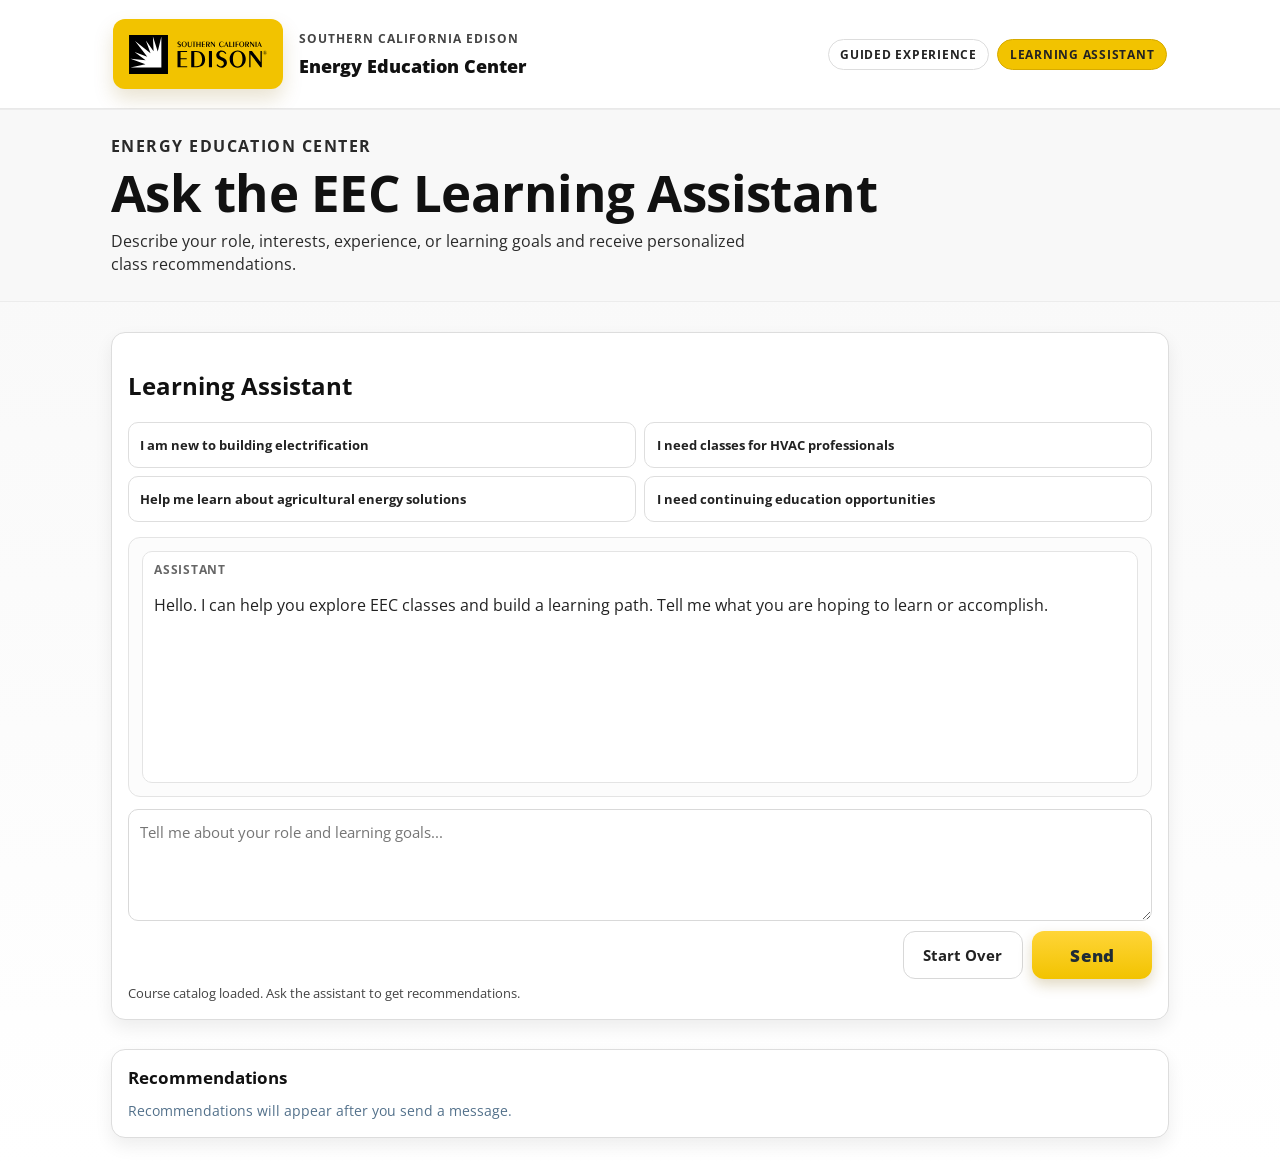
==== assistant.html @ 7f2829b1 "Improve conversational recommendation flow" ====
<!DOCTYPE html>
<html lang="en">

<head>
	<meta charset="UTF-8">
	<meta name="viewport" content="width=device-width, initial-scale=1.0">
	<title>EEC Learning Assistant | Southern California Edison</title>

	<link rel="preconnect" href="https://fonts.googleapis.com">
	<link rel="preconnect" href="https://fonts.gstatic.com" crossorigin>
	<link href="https://fonts.googleapis.com/css2?family=Open+Sans:wght@400;600;700;800&display=swap" rel="stylesheet">
	<link rel="stylesheet" href="styles.css">

	<style>
		.assistant-nav {
			display: flex;
			align-items: center;
			gap: 0.5rem;
			font-size: 0.78rem;
			text-transform: uppercase;
			letter-spacing: 0.06em;
		}

		.assistant-nav a {
			color: #222222;
			text-decoration: none;
			border: 1px solid #dddddd;
			border-radius: 999px;
			padding: 0.38rem 0.72rem;
			font-weight: 700;
		}

		.assistant-nav a[aria-current="page"] {
			background: #f2c300;
			border-color: #d6aa00;
		}

		.assistant-shell {
			margin-top: 0.9rem;
			display: grid;
			gap: 0.9rem;
		}

		.assistant-card {
			background: #ffffff;
			border: 1px solid #dddddd;
			border-radius: 14px;
			box-shadow: 0 8px 18px rgba(0, 0, 0, 0.07);
			padding: 1rem;
		}

		.prompt-list {
			margin-top: 0.65rem;
			display: grid;
			gap: 0.52rem;
			grid-template-columns: repeat(2, minmax(0, 1fr));
		}

		.prompt-chip {
			border: 1px solid #dedede;
			border-radius: 10px;
			min-height: 46px;
			text-align: left;
			padding: 0.6rem 0.72rem;
			background: #ffffff;
			color: #222222;
			font-family: 'Open Sans', sans-serif;
			font-weight: 700;
			cursor: pointer;
		}

		.prompt-chip:hover {
			border-color: #d6aa00;
			background: #fffbeb;
		}

		.messages {
			margin-top: 0.9rem;
			border: 1px solid #e4e4e4;
			border-radius: 12px;
			background: #fcfcfc;
			min-height: 260px;
			max-height: 430px;
			overflow: auto;
			padding: 0.82rem;
			display: grid;
			gap: 0.68rem;
		}

		.message {
			border: 1px solid #e4e4e4;
			border-radius: 10px;
			padding: 0.62rem 0.72rem;
			line-height: 1.4;
			color: #222222;
			background: #ffffff;
		}

		.message.user {
			border-color: #d6aa00;
			background: #fff9df;
		}

		.message-label {
			margin: 0 0 0.28rem;
			font-size: 0.72rem;
			text-transform: uppercase;
			letter-spacing: 0.06em;
			color: #666666;
			font-weight: 700;
		}

		.assistant-input {
			margin-top: 0.8rem;
			display: grid;
			gap: 0.62rem;
		}

		.assistant-input textarea {
			width: 100%;
			min-height: 112px;
			resize: vertical;
			border: 1px solid #d9d9d9;
			border-radius: 10px;
			padding: 0.72rem;
			font-family: 'Open Sans', sans-serif;
			font-size: 0.95rem;
			color: #222222;
		}

		.assistant-actions {
			display: flex;
			gap: 0.6rem;
			justify-content: flex-end;
		}

		.assistant-actions .cta-button {
			width: auto;
			margin-top: 0;
			min-width: 120px;
		}

		.reset-button {
			margin-top: 0;
			min-width: 120px;
			height: 48px;
			border: 1px solid #d8d8d8;
			border-radius: 12px;
			background: #ffffff;
			color: #222222;
			font-family: 'Open Sans', sans-serif;
			font-size: 0.95rem;
			font-weight: 700;
			cursor: pointer;
			transition: border-color 140ms ease, background-color 140ms ease;
		}

		.reset-button:hover {
			border-color: #d6aa00;
			background: #fffbeb;
		}

		.assistant-status {
			margin-top: 0.3rem;
			min-height: 1.2rem;
			font-size: 0.82rem;
			color: #444444;
		}

		.assistant-recommendations {
			margin-top: 0.9rem;
		}

		.assistant-recommendations h2 {
			margin: 0;
			font-size: 1.05rem;
			color: #111111;
		}

		.assistant-recommendations-content {
			margin-top: 0.72rem;
			display: grid;
			gap: 1rem;
		}

		.recommendation-group {
			display: grid;
			gap: 0.65rem;
		}

		.recommendation-group-heading {
			margin: 0;
			font-size: 1.05rem;
			font-weight: 700;
			color: #111111;
		}

		.assistant-recommendation-grid {
			display: grid;
			grid-template-columns: repeat(3, minmax(0, 1fr));
			gap: 24px;
			align-items: stretch;
		}

		.assistant-recommendation-grid .course-card {
			display: flex;
			flex-direction: column;
			height: 100%;
			min-width: 0;
		}

		.assistant-recommendation-grid .register-button {
			margin-top: auto;
		}

		.assistant-recommendation-grid .series-parts-list {
			list-style: none;
			margin: 0 0 0.8rem;
			padding: 0;
			display: grid;
			gap: 0.45rem;
		}

		.assistant-recommendation-grid .series-parts-list:focus-visible {
			outline: 2px solid #d6aa00;
			outline-offset: 3px;
		}

		.assistant-recommendation-grid .series-part-item {
			display: grid;
			grid-template-columns: 1fr auto;
			gap: 0.55rem;
			align-items: start;
		}

		.assistant-recommendation-grid .series-part-title {
			font-size: 0.86rem;
			line-height: 1.35;
			color: #222222;
			min-width: 0;
			word-break: break-word;
		}

		.assistant-recommendation-grid .series-part-link {
			font-size: 0.78rem;
			font-weight: 700;
			text-decoration: underline;
			text-underline-offset: 2px;
			white-space: nowrap;
		}

		.assistant-recommendation-grid .course-card h3 {
			display: -webkit-box;
			line-clamp: 3;
			-webkit-line-clamp: 3;
			-webkit-box-orient: vertical;
			overflow: hidden;
		}

		.sr-only {
			position: absolute;
			width: 1px;
			height: 1px;
			padding: 0;
			margin: -1px;
			overflow: hidden;
			clip: rect(0, 0, 0, 0);
			white-space: nowrap;
			border: 0;
		}

		@media (max-width: 980px) {
			.assistant-recommendation-grid {
				grid-template-columns: repeat(2, minmax(0, 1fr));
			}
		}

		@media (max-width: 900px) {
			.prompt-list,
			.assistant-recommendation-grid {
				grid-template-columns: 1fr;
			}

			.assistant-nav {
				display: none;
			}
		}
	</style>
</head>

<body>
	<header class="topbar">
		<div class="topbar-inner">
			<div class="sce-logo-area" aria-label="Southern California Edison branding">
				<div class="logo-block" aria-hidden="true">
					<img class="edison-logo" src="EdisonLogoLight.svg" alt="">
				</div>
				<div class="wordmark">
					<p class="kicker">Southern California Edison</p>
					<p class="brand-title">Energy Education Center</p>
				</div>
			</div>

			<nav class="assistant-nav" aria-label="Experience navigation">
				<a href="index.html">Guided Experience</a>
				<a href="assistant.html" aria-current="page">Learning Assistant</a>
			</nav>
		</div>
	</header>

	<section class="hero" aria-label="Learning assistant introduction">
		<div class="hero-content">
			<p class="hero-tag">ENERGY EDUCATION CENTER</p>
			<h1>Ask the EEC Learning Assistant</h1>
			<p>
				Describe your role, interests, experience, or learning goals and receive personalized class recommendations.
			</p>
		</div>
	</section>

	<main class="container assistant-shell">
		<section class="assistant-card" aria-labelledby="assistant-title">
			<h2 id="assistant-title">Learning Assistant</h2>

			<div class="prompt-list" aria-label="Suggested prompts">
				<button type="button" class="prompt-chip" data-prompt="I am new to building electrification">I am new to building electrification</button>
				<button type="button" class="prompt-chip" data-prompt="I need classes for HVAC professionals">I need classes for HVAC professionals</button>
				<button type="button" class="prompt-chip" data-prompt="Help me learn about agricultural energy solutions">Help me learn about agricultural energy solutions</button>
				<button type="button" class="prompt-chip" data-prompt="I need continuing education opportunities">I need continuing education opportunities</button>
			</div>

			<div id="assistantMessages" class="messages" role="log" aria-live="polite" aria-label="Conversation messages">
				<article class="message assistant">
					<p class="message-label">Assistant</p>
					<p>Hello. I can help you explore EEC classes and build a learning path. Tell me what you are hoping to learn or accomplish.</p>
				</article>
			</div>

			<form id="assistantForm" class="assistant-input" aria-label="Assistant input form">
				<label class="sr-only" for="assistantInput">Your learning request</label>
				<textarea
					id="assistantInput"
					placeholder="Tell me about your role and learning goals..."
					required></textarea>

				<div class="assistant-actions">
					<button id="assistantReset" class="reset-button" type="button">Start Over</button>
					<button class="cta-button" type="submit">Send</button>
				</div>
			</form>

			<div id="assistantStatus" class="assistant-status" role="status" aria-live="polite" aria-atomic="true"></div>
		</section>

		<section class="assistant-card assistant-recommendations" aria-labelledby="assistant-recommendations-title">
			<h2 id="assistant-recommendations-title">Recommendations</h2>
			<div id="assistantRecommendations" class="assistant-recommendations-content">
				<p class="empty-state">Recommendations will appear after you send a message.</p>
			</div>
		</section>
	</main>

	<script src="assistant.js"></script>
</body>

</html>
---- styles.css ----
:root {
    --sce-blue: #003B75;
    --sce-blue-deep: #002a53;
    --sce-gold: #F2C300;
    --sce-gold-deep: #d6aa00;
    --ink: #111111;
    --ink-soft: #222222;
    --surface: #ffffff;
    --surface-soft: #f7f7f7;
    --border: #e5e5e5;
    --shadow: 0 12px 28px rgba(0, 0, 0, 0.08);
    --shadow-soft: 0 6px 16px rgba(0, 0, 0, 0.07);
}

* {
    box-sizing: border-box;
}

body {
    margin: 0;
    font-family: 'Open Sans', sans-serif;
    color: var(--ink);
    background: linear-gradient(180deg, #f7f7f7 0%, #fbfbfb 50%, #ffffff 100%);
    min-height: 100vh;
}

.topbar {
    background: #ffffff;
    border-bottom: 1px solid #e9e9e9;
    box-shadow: 0 2px 10px rgba(0, 0, 0, 0.04);
}

.topbar-inner {
    max-width: 1100px;
    margin: 0 auto;
    padding: 1.2rem 1.45rem;
    display: flex;
    align-items: center;
    justify-content: space-between;
    gap: 1.35rem;
}

.sce-logo-area {
    display: flex;
    align-items: center;
    gap: 1rem;
}

.logo-block {
    width: 170px;
    min-width: 170px;
    height: 70px;
    border-radius: 12px;
    background: var(--sce-gold);
    display: inline-flex;
    align-items: center;
    justify-content: center;
    padding: 10px 16px;
    box-shadow: 0 10px 20px rgba(132, 101, 0, 0.18);
    overflow: hidden;
}

.edison-logo {
    width: 100%;
    max-width: 146px;
    height: auto;
    object-fit: contain;
    display: block;
    filter: none;
    flex-shrink: 0;
}

.wordmark {
    display: flex;
    flex-direction: column;
    justify-content: center;
    gap: 0.22rem;
}

.nav-utility {
    font-size: 0.68rem;
    letter-spacing: 0.05em;
    text-transform: uppercase;
    color: #666666;
    font-weight: 600;
}

.assistant-nav {
    display: flex;
    align-items: center;
    gap: 0.5rem;
    font-size: 0.78rem;
    text-transform: uppercase;
    letter-spacing: 0.06em;
}

.assistant-nav a {
    color: #222222;
    text-decoration: none;
    border: 1px solid #dddddd;
    border-radius: 999px;
    padding: 0.38rem 0.72rem;
    font-weight: 700;
}

.assistant-nav a[aria-current="page"] {
    background: #f2c300;
    border-color: #d6aa00;
}

.kicker {
    margin: 0;
    color: #444444;
    text-transform: uppercase;
    letter-spacing: 0.08em;
    font-size: 0.76rem;
    font-weight: 700;
}

.brand-title {
    margin: 0.15rem 0 0;
    color: #111111;
    font-size: 1.15rem;
    font-weight: 800;
}

.hero {
    position: relative;
    overflow: hidden;
    background: #f8f8f8;
    color: var(--ink);
    border-top: 1px solid #ececec;
    border-bottom: 1px solid #ececec;
    min-height: clamp(8rem, 15vw, 11rem);
    display: grid;
    align-items: center;
}

.hero-content {
    width: min(1100px, 100%);
    margin: 0 auto;
    padding: 1.5rem 1.3rem 1.6rem;
    position: relative;
    z-index: 1;
}

.hero-tag {
    margin: 0;
    color: #666666;
    text-transform: uppercase;
    letter-spacing: 0.09em;
    font-size: 0.72rem;
    font-weight: 700;
}

.hero h1 {
    margin: 0.45rem 0 0.58rem;
    font-size: clamp(2rem, 4vw, 3.2rem);
    line-height: 1.08;
    letter-spacing: -0.01em;
    color: #111111;
    max-width: none;
}

.hero p {
    margin: 0;
    font-size: clamp(0.98rem, 1.28vw, 1.14rem);
    max-width: 74ch;
    color: #2a2a2a;
}

.container {
    width: min(1100px, 100%);
    margin: 0 auto 1.7rem;
    padding: 1rem 1.3rem 0;
}

.progress-wrap {
    display: grid;
    grid-template-columns: repeat(4, minmax(0, 1fr));
    gap: 0.65rem;
    margin-bottom: 0.72rem;
}

.progress-step {
    background: #ffffff;
    border: 1px solid #dddddd;
    border-radius: 11px;
    min-height: 50px;
    display: flex;
    align-items: center;
    justify-content: center;
    text-align: center;
    gap: 0.4rem;
    padding: 0.45rem 0.6rem;
    font-size: 0.84rem;
    color: var(--ink-soft);
    font-weight: 700;
    transition: border-color 120ms ease, background-color 120ms ease, box-shadow 120ms ease;
}

.step-check {
    width: 1.1rem;
    height: 1.1rem;
    border-radius: 999px;
    border: 1px solid #cfcfcf;
    color: transparent;
    background: #ffffff;
    display: inline-flex;
    align-items: center;
    justify-content: center;
    font-size: 0.72rem;
}

.step-label {
    color: #303030;
    font-size: 0.8rem;
    text-transform: uppercase;
    letter-spacing: 0.04em;
}

.progress-step.is-active {
    border-color: #1f1f1f;
    box-shadow: inset 0 0 0 1px #1f1f1f, var(--shadow-soft);
    background: #ffffff;
}

.progress-step.is-complete {
    background: linear-gradient(180deg, #ffd538 0%, var(--sce-gold) 100%);
    border-color: #d6aa00;
}

.progress-step.is-complete .step-check {
    color: #111111;
    border-color: rgba(17, 17, 17, 0.24);
    background: #fff5c8;
}

.progress-step.is-complete .step-label {
    color: #1f1f1f;
}

.progress-step.is-active.is-complete {
    box-shadow: inset 0 0 0 1px #1f1f1f, var(--shadow-soft);
}

.progress-step.is-active {
    box-shadow: var(--shadow-soft);
}

.questionnaire {
    background: var(--surface);
    border: 1px solid #d7e0e9;
    border-radius: 14px;
    box-shadow: 0 8px 18px rgba(0, 42, 83, 0.08);
    padding: 1rem;
}

.panel {
    background: transparent;
    border: none;
    border-radius: 0;
    padding: 0.35rem 0;
    box-shadow: none;
}

.panel + .panel {
    margin-top: 0.55rem;
    padding-top: 0.72rem;
    border-top: 1px solid #e3ebf3;
}

.panel h2 {
    margin: 0 0 0.56rem;
    color: #111111;
    font-size: clamp(1rem, 2vw, 1.24rem);
    display: flex;
    align-items: center;
    gap: 0.45rem;
}

.section-icon {
    width: 1.4rem;
    height: 1.4rem;
    border-radius: 999px;
    display: inline-flex;
    align-items: center;
    justify-content: center;
    background: #fff7d3;
    border: 1px solid #f0de8f;
    font-size: 0.82rem;
}

.helper-text {
    margin: -0.08rem 0 0.55rem;
    color: #444444;
    font-size: 0.88rem;
}

.option-grid {
    display: grid;
    gap: 0.6rem;
}

.option-grid-5 {
    grid-template-columns: repeat(auto-fit, minmax(150px, 1fr));
}

.option-grid-3 {
    grid-template-columns: repeat(auto-fit, minmax(190px, 1fr));
}

.option-card {
    display: flex;
    align-items: center;
    gap: 0.55rem;
    background: #ffffff;
    border: 1px solid #c9d8e7;
    border-radius: 12px;
    min-height: 50px;
    padding: 0.68rem 0.82rem;
    font-size: 0.93rem;
    font-weight: 600;
    color: #222222;
    cursor: pointer;
    box-shadow: 0 4px 10px rgba(15, 47, 86, 0.06);
    transition: transform 160ms ease, border-color 160ms ease, box-shadow 160ms ease, background-color 160ms ease;
}

.option-card:hover {
    transform: translateY(-1px);
    border-color: #b5b5b5;
    background-color: #fdfefe;
    box-shadow: 0 8px 16px rgba(0, 0, 0, 0.1);
}

.option-card input {
    margin: 0;
    accent-color: var(--sce-gold-deep);
}

.cta-button {
    margin-top: 0.85rem;
    width: 100%;
    border: none;
    border-radius: 12px;
    background: linear-gradient(180deg, #ffd538 0%, var(--sce-gold) 100%);
    color: #1f2b35;
    font-family: 'Open Sans', sans-serif;
    font-size: clamp(0.95rem, 1.65vw, 1.06rem);
    font-weight: 800;
    letter-spacing: 0.01em;
    height: 48px;
    cursor: pointer;
    box-shadow: 0 6px 14px rgba(130, 97, 0, 0.24);
    transition: background-color 140ms ease, transform 140ms ease, box-shadow 140ms ease;
}

.cta-button:hover {
    background: linear-gradient(180deg, var(--sce-gold) 0%, var(--sce-gold-deep) 100%);
    transform: translateY(-1px);
    box-shadow: 0 9px 16px rgba(125, 95, 0, 0.29);
}

.recommendations-panel {
    margin-top: 0.78rem;
    background: #fbfdff;
    border: 1px solid #d9e4ef;
    border-radius: 12px;
    box-shadow: 0 4px 12px rgba(0, 42, 83, 0.05);
    padding: 0.9rem;
}

.recommendations-panel h2 {
    margin: 0;
    color: #111111;
    font-size: 1.04rem;
}

.recommendations-area {
    margin-top: 0.55rem;
    min-height: 112px;
    border: 2px dashed #bed0e2;
    border-radius: 12px;
    background: linear-gradient(180deg, #fcfdff 0%, #f7fbff 100%);
    padding: 0.75rem;
}

.recommendations-grid {
    display: grid;
    grid-template-columns: repeat(3, minmax(0, 1fr));
    gap: 0.72rem;
}

.empty-state {
    margin: 0;
    color: #53718b;
    font-size: 0.9rem;
    line-height: 1.4;
}

.pathway-panel {
    margin-top: 0.95rem;
    background: var(--surface);
    border: 1px solid var(--border);
    border-radius: 14px;
    box-shadow: var(--shadow-soft);
    padding: 1rem;
}

.pathway-panel h2 {
    margin: 0;
    color: #111111;
    font-size: 1.06rem;
}

.path-course-grid {
    margin-top: 0.75rem;
}

.learning-path-flow {
    display: flex;
    flex-direction: column;
    gap: 0.35rem;
}

.path-stage {
    border: 1px solid #d7e3ef;
    border-radius: 12px;
    background: linear-gradient(180deg, #ffffff 0%, #f7fbff 100%);
    padding: 0.7rem;
    box-shadow: 0 6px 14px rgba(0, 42, 83, 0.06);
}

.path-level {
    margin: 0 0 0.55rem;
    color: #111111;
    font-size: 0.78rem;
    letter-spacing: 0.09em;
    font-weight: 800;
}

.path-stage .course-card {
    margin: 0;
}

.course-card-empty {
    background: #fafdff;
    border-style: dashed;
}

.path-arrow {
    display: grid;
    place-items: center;
    color: var(--sce-blue);
    font-size: 1.45rem;
    line-height: 1;
    font-weight: 700;
    min-height: 22px;
}

.course-card {
    border: 1px solid #d5e0ec;
    border-radius: 11px;
    background: linear-gradient(180deg, #ffffff 0%, #f8fbff 100%);
    padding: 0.85rem;
    box-shadow: 0 8px 16px rgba(0, 42, 83, 0.07);
    transition: transform 160ms ease, box-shadow 160ms ease;
}

.course-card:hover {
    transform: translateY(-2px);
    box-shadow: 0 14px 24px rgba(0, 42, 83, 0.13);
}

.course-card h3 {
    margin: 0;
    font-size: 1rem;
    color: #111111;
}

.course-description {
    margin: 0.52rem 0 0.68rem;
    color: #333333;
    font-size: 0.91rem;
}

.meta-row {
    display: flex;
    flex-wrap: wrap;
    gap: 0.45rem;
    margin-bottom: 0.68rem;
}

.meta-pill {
    background: #f8f8f8;
    border: 1px solid #dddddd;
    border-radius: 999px;
    padding: 0.25rem 0.6rem;
    color: #222222;
    font-size: 0.8rem;
    font-weight: 700;
}

.why-recommended {
    margin: 0 0 0.7rem;
    padding: 0.55rem 0.6rem;
    border: 1px solid #d7e4f0;
    border-radius: 10px;
    background: #f8fbff;
}

.why-recommended p {
    margin: 0 0 0.38rem;
    color: #111111;
    font-size: 0.78rem;
    font-weight: 800;
    text-transform: uppercase;
    letter-spacing: 0.05em;
}

.why-recommended ul {
    margin: 0;
    padding: 0;
    list-style: none;
}

.why-recommended li {
    margin: 0;
    color: #2d2d2d;
    font-size: 0.82rem;
    line-height: 1.35;
}

.register-button {
    width: 100%;
    min-height: 40px;
    border: 1px solid #9db6ce;
    border-radius: 10px;
    background: #ffffff;
    color: #111111;
    text-decoration: none;
    display: inline-flex;
    align-items: center;
    justify-content: center;
    font-family: 'Open Sans', sans-serif;
    font-size: 0.9rem;
    font-weight: 800;
    cursor: pointer;
    transition: background-color 130ms ease, border-color 130ms ease, transform 130ms ease;
}

.register-button:hover {
    background: #fff5c8;
    border-color: #d6aa00;
    transform: translateY(-1px);
}

@media (max-width: 700px) {
    .topbar-inner {
        padding: 1rem 1rem;
    }

    .nav-utility {
        display: none;
    }

    .assistant-nav {
        display: none;
    }

    .logo-block {
        width: min(46vw, 170px);
        min-width: 136px;
        height: 56px;
        border-radius: 10px;
        padding: 7px 10px;
    }

    .brand-title {
        font-size: 0.98rem;
    }

    .kicker {
        font-size: 0.69rem;
    }

    .hero-content {
        padding: 1.25rem 1rem 1.35rem;
    }

    .hero h1 {
        font-size: clamp(1.7rem, 8vw, 2.25rem);
    }

    .container {
        margin-top: 0;
    }

    .progress-wrap {
        grid-template-columns: 1fr 1fr;
    }

    .recommendations-grid {
        grid-template-columns: 1fr;
    }

    .panel,
    .pathway-panel,
    .recommendations-panel,
    .questionnaire {
        border-radius: 12px;
    }

    .option-card {
        min-height: 46px;
    }
}
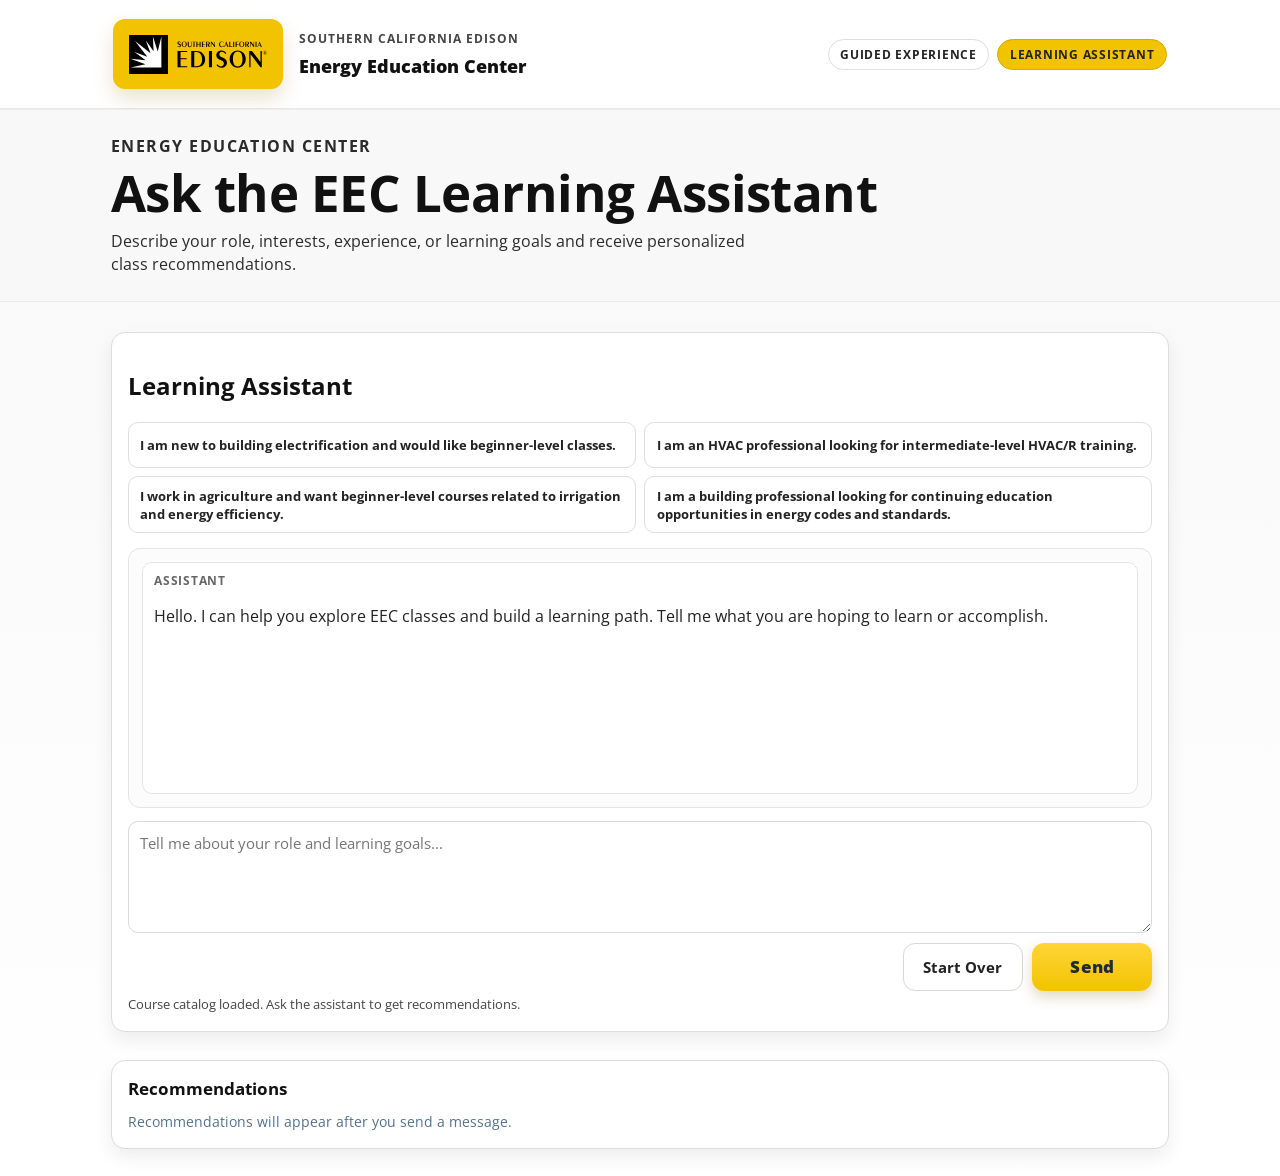
==== commit 5568a014: "updated default listings" ====
--- a/assistant.html
+++ b/assistant.html
@@ -323,10 +323,10 @@
 			<h2 id="assistant-title">Learning Assistant</h2>
 
 			<div class="prompt-list" aria-label="Suggested prompts">
-				<button type="button" class="prompt-chip" data-prompt="I am new to building electrification">I am new to building electrification</button>
-				<button type="button" class="prompt-chip" data-prompt="I need classes for HVAC professionals">I need classes for HVAC professionals</button>
-				<button type="button" class="prompt-chip" data-prompt="Help me learn about agricultural energy solutions">Help me learn about agricultural energy solutions</button>
-				<button type="button" class="prompt-chip" data-prompt="I need continuing education opportunities">I need continuing education opportunities</button>
+				<button type="button" class="prompt-chip" data-prompt="I am new to building electrification and would like beginner-level classes.">I am new to building electrification and would like beginner-level classes.</button>
+				<button type="button" class="prompt-chip" data-prompt="I am an HVAC professional looking for intermediate-level HVAC/R training.">I am an HVAC professional looking for intermediate-level HVAC/R training.</button>
+				<button type="button" class="prompt-chip" data-prompt="I work in agriculture and want beginner-level courses related to irrigation and energy efficiency.">I work in agriculture and want beginner-level courses related to irrigation and energy efficiency.</button>
+				<button type="button" class="prompt-chip" data-prompt="I am a building professional looking for continuing education opportunities in energy codes and standards.">I am a building professional looking for continuing education opportunities in energy codes and standards.</button>
 			</div>
 
 			<div id="assistantMessages" class="messages" role="log" aria-live="polite" aria-label="Conversation messages">
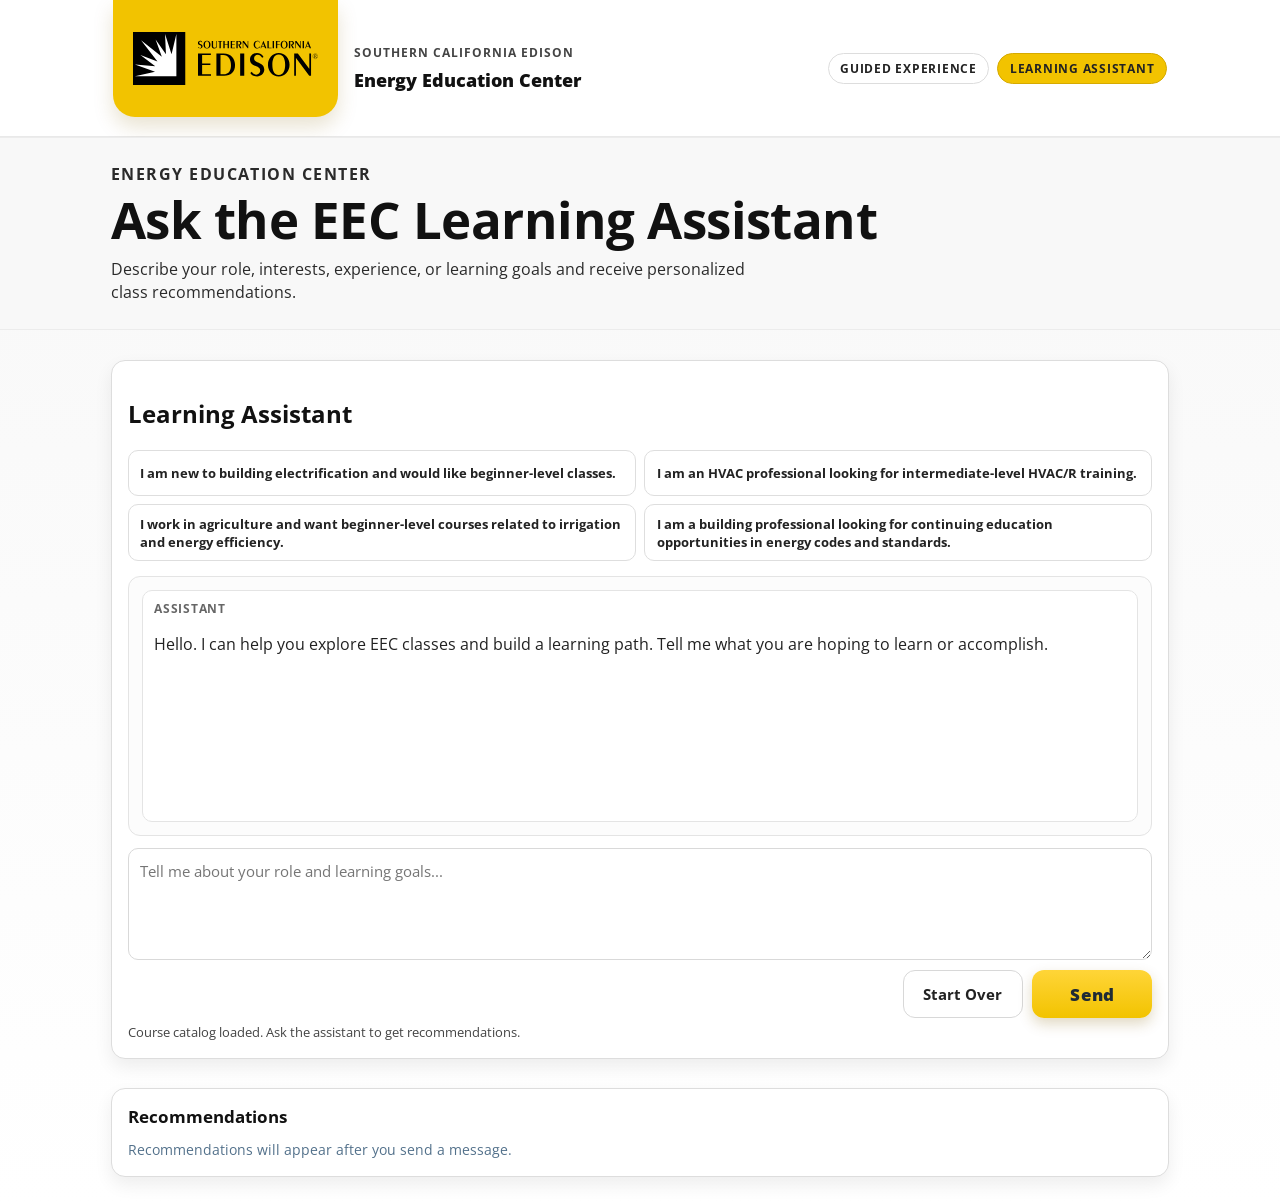
==== commit b95a8576: "updated logo size and fixed mobile nav buttons" ====
--- a/assistant.html
+++ b/assistant.html
@@ -279,10 +279,6 @@
 			.prompt-list,
 			.assistant-recommendation-grid {
 				grid-template-columns: 1fr;
-			}
-
-			.assistant-nav {
-				display: none;
 			}
 		}
 	</style>
--- a/styles.css
+++ b/styles.css
@@ -47,22 +47,23 @@
 }
 
 .logo-block {
-    width: 170px;
-    min-width: 170px;
-    height: 70px;
-    border-radius: 12px;
+    width: 225px;
+    min-width: 225px;
+    height: 117px;
+    margin-top: -1.2rem;
+    border-radius: 0 0 22px 22px;
     background: var(--sce-gold);
     display: inline-flex;
     align-items: center;
     justify-content: center;
-    padding: 10px 16px;
+    padding: 13px 18px;
     box-shadow: 0 10px 20px rgba(132, 101, 0, 0.18);
     overflow: hidden;
 }
 
 .edison-logo {
     width: 100%;
-    max-width: 146px;
+    max-width: 185px;
     height: auto;
     object-fit: contain;
     display: block;
@@ -559,6 +560,9 @@
 @media (max-width: 700px) {
     .topbar-inner {
         padding: 1rem 1rem;
+        flex-direction: column;
+        align-items: stretch;
+        gap: 0.7rem;
     }
 
     .nav-utility {
@@ -566,15 +570,24 @@
     }
 
     .assistant-nav {
-        display: none;
+        display: flex;
+        flex-wrap: wrap;
+        justify-content: flex-start;
+        gap: 0.4rem;
+        font-size: 0.67rem;
+    }
+
+    .assistant-nav a {
+        padding: 0.34rem 0.58rem;
     }
 
     .logo-block {
-        width: min(46vw, 170px);
+        width: min(46vw, 190px);
         min-width: 136px;
-        height: 56px;
-        border-radius: 10px;
-        padding: 7px 10px;
+        height: 92px;
+        margin-top: -1rem;
+        border-radius: 0 0 14px 14px;
+        padding: 11px 14px;
     }
 
     .brand-title {
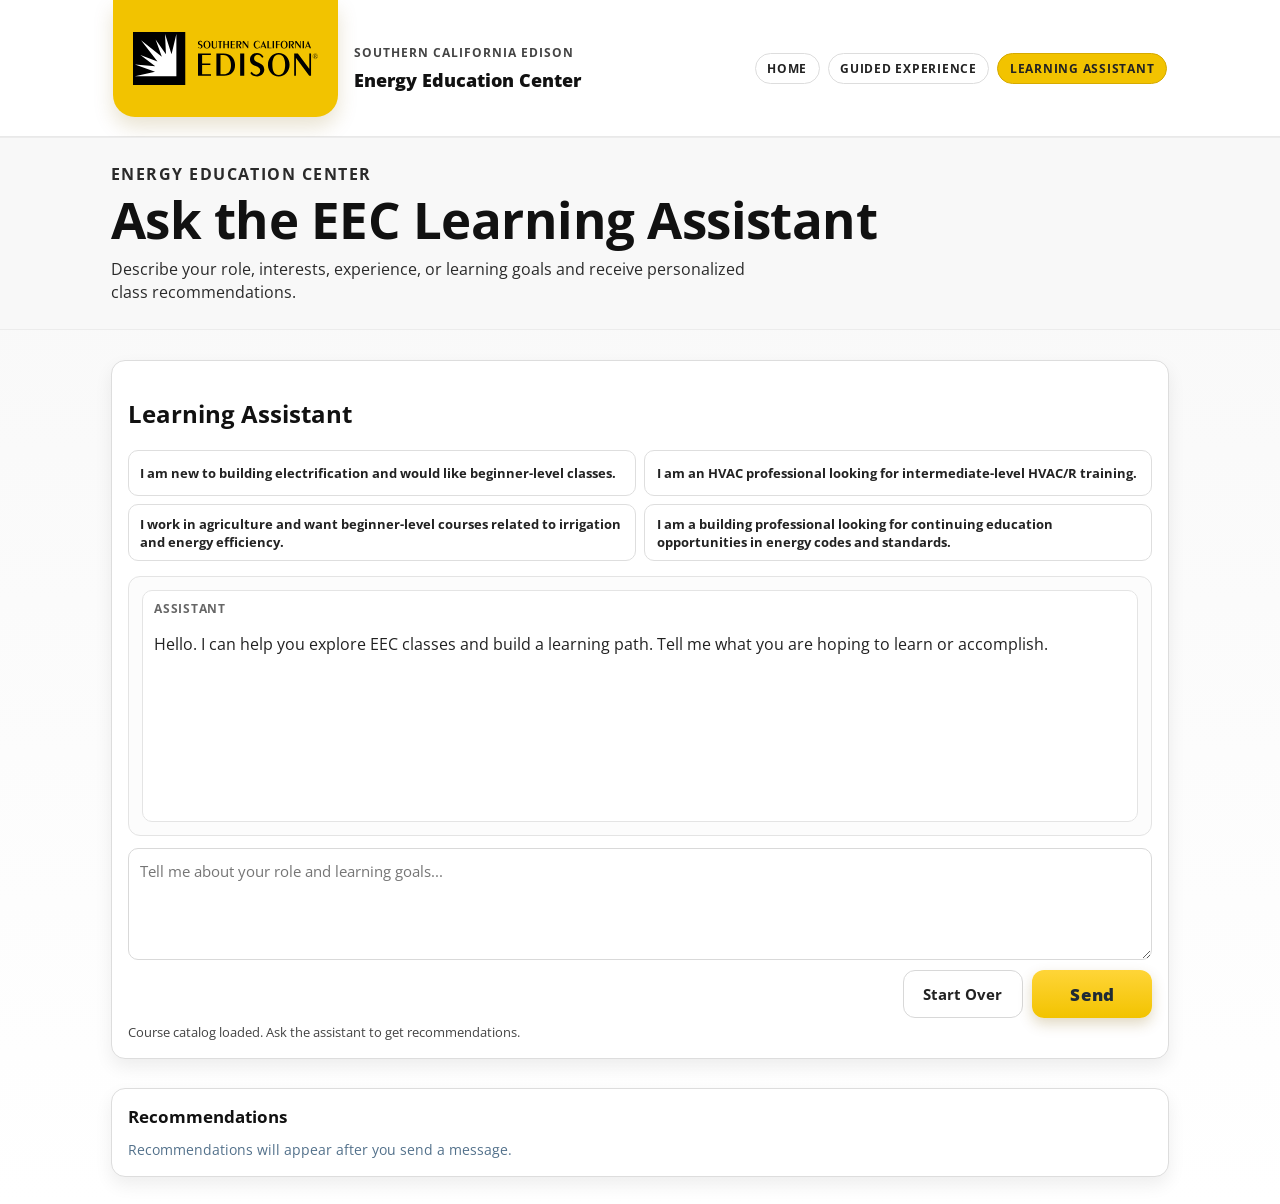
==== commit 689df836: "added new guided experience" ====
--- a/assistant.html
+++ b/assistant.html
@@ -298,7 +298,8 @@
 			</div>
 
 			<nav class="assistant-nav" aria-label="Experience navigation">
-				<a href="index.html">Guided Experience</a>
+				<a href="index.html">Home</a>
+				<a href="guided-experience.html">Guided Experience</a>
 				<a href="assistant.html" aria-current="page">Learning Assistant</a>
 			</nav>
 		</div>
--- a/styles.css
+++ b/styles.css
@@ -628,4 +628,591 @@
     .option-card {
         min-height: 46px;
     }
+}
+
+/* Home page */
+.home-page {
+    --sce-blue: #00664F;
+    --sce-blue-deep: #00664F;
+    --sce-gold: #F2C300;
+    --ink: #22313a;
+    --muted: #5b6b73;
+    --cloud: #f3f7f6;
+    --home-shadow: 0 14px 34px rgba(17, 50, 71, 0.13);
+    --home-shadow-soft: 0 6px 16px rgba(0, 0, 0, 0.07);
+    color: var(--ink);
+    background: linear-gradient(180deg, #f7f7f7 0%, #fbfbfb 50%, #ffffff 100%);
+    line-height: 1.55;
+}
+
+.home-page a {
+    color: inherit;
+}
+
+.home-page .skip {
+    position: absolute;
+    left: -999px;
+    top: 10px;
+    z-index: 100;
+    background: #ffffff;
+    padding: 10px;
+}
+
+.home-page .skip:focus {
+    left: 10px;
+}
+
+.home-page .wrap {
+    width: min(1160px, calc(100% - 40px));
+    margin: 0 auto;
+}
+
+.home-page .topbar {
+    background: #ffffff;
+    border-bottom: 1px solid #e9e9e9;
+    box-shadow: 0 2px 10px rgba(0, 0, 0, 0.04);
+}
+
+.home-page .topbar-inner {
+    max-width: 1100px;
+    margin: 0 auto;
+    padding: 1.2rem 1.45rem;
+    display: flex;
+    align-items: center;
+    justify-content: space-between;
+    gap: 1.35rem;
+}
+
+.home-page .sce-logo-area {
+    display: flex;
+    align-items: center;
+    gap: 1rem;
+}
+
+.home-page .logo-block {
+    width: 225px;
+    min-width: 225px;
+    height: 117px;
+    margin-top: -1.2rem;
+    border-radius: 0 0 22px 22px;
+    background: var(--sce-gold);
+    display: inline-flex;
+    align-items: center;
+    justify-content: center;
+    padding: 13px 18px;
+    box-shadow: 0 10px 20px rgba(132, 101, 0, 0.18);
+    overflow: hidden;
+}
+
+.home-page .edison-logo {
+    width: 100%;
+    max-width: 185px;
+    height: auto;
+    display: block;
+}
+
+.home-page .wordmark {
+    display: flex;
+    flex-direction: column;
+    justify-content: center;
+    gap: 0.22rem;
+}
+
+.home-page .kicker {
+    margin: 0;
+    color: #444444;
+    text-transform: uppercase;
+    letter-spacing: 0.08em;
+    font-size: 0.76rem;
+    font-weight: 700;
+}
+
+.home-page .brand-title {
+    margin: 0.15rem 0 0;
+    color: #111111;
+    font-size: 1.15rem;
+    font-weight: 800;
+}
+
+.home-page .assistant-nav {
+    display: flex;
+    align-items: center;
+    gap: 0.5rem;
+    font-size: 0.78rem;
+    text-transform: uppercase;
+    letter-spacing: 0.06em;
+}
+
+.home-page .assistant-nav a {
+    color: #222222;
+    text-decoration: none;
+    border: 1px solid #dddddd;
+    border-radius: 999px;
+    padding: 0.38rem 0.72rem;
+    font-weight: 700;
+}
+
+.home-page .assistant-nav a:hover,
+.home-page .assistant-nav a[aria-current="page"] {
+    background: var(--sce-gold);
+    border-color: var(--sce-gold-deep);
+}
+
+.home-page .button {
+    display: inline-flex;
+    align-items: center;
+    justify-content: center;
+    gap: 8px;
+    border-radius: 999px;
+    padding: 13px 21px;
+    background: var(--sce-gold);
+    color: #1f2a30;
+    font-weight: 800;
+    text-decoration: none;
+    border: 2px solid var(--sce-gold);
+    transition: 0.2s;
+}
+
+.home-page .button:hover {
+    transform: translateY(-2px);
+    box-shadow: 0 8px 20px rgba(0, 0, 0, 0.15);
+}
+
+.home-page .home-hero {
+    background: #f8f8f8;
+    color: var(--ink);
+    border-top: 1px solid #ececec;
+    border-bottom: 1px solid #ececec;
+    min-height: clamp(15rem, 30vw, 23rem);
+    display: grid;
+    align-items: center;
+    position: relative;
+    overflow: hidden;
+}
+
+.home-page .home-hero::after {
+    content: "";
+    position: absolute;
+    width: 420px;
+    height: 420px;
+    border: 42px solid rgba(242, 195, 0, 0.18);
+    border-radius: 50%;
+    right: -150px;
+    bottom: -240px;
+}
+
+.home-page .home-hero .hero-content {
+    width: min(1100px, 100%);
+    margin: 0 auto;
+    padding: 3.4rem 1.3rem;
+    position: relative;
+    z-index: 1;
+}
+
+.home-page .hero-tag,
+.home-page .eyebrow {
+    color: #666666;
+    text-transform: uppercase;
+    letter-spacing: 0.09em;
+    font-size: 0.72rem;
+    font-weight: 700;
+}
+
+.home-page .home-hero h1 {
+    margin: 0.45rem 0 0.75rem;
+    color: #111111;
+    font-size: clamp(2.25rem, 5vw, 4rem);
+    line-height: 1.08;
+    letter-spacing: -0.01em;
+    max-width: 760px;
+}
+
+.home-page .home-hero p {
+    margin: 0;
+    max-width: 650px;
+    color: #2a2a2a;
+    font-size: clamp(1rem, 1.5vw, 1.2rem);
+}
+
+.home-page .home-main {
+    width: 100%;
+    max-width: none;
+    margin: 0;
+    padding: 0 0 3rem;
+}
+
+.home-page .home-main > section {
+    padding: 78px 0;
+}
+
+.home-page .home-main > .home-hero {
+    padding: 0;
+}
+
+.home-page .section-head {
+    max-width: 760px;
+    margin-bottom: 34px;
+}
+
+.home-page .section-head h2,
+.home-page .audience h3,
+.home-page .card h3,
+.home-page .step h3,
+.home-page .partners h2 {
+    color: #111111;
+}
+
+.home-page .section-head h2 {
+    font-size: clamp(2rem, 4vw, 3.2rem);
+    line-height: 1.06;
+    margin: 9px 0 14px;
+    letter-spacing: -0.025em;
+}
+
+.home-page .section-head p {
+    color: var(--muted);
+    font-size: 1.08rem;
+}
+
+.home-page .audience {
+    margin-top: 0;
+}
+
+.home-page .audience-grid,
+.home-page .cards,
+.home-page .steps,
+.home-page .stats-grid {
+    display: grid;
+}
+
+.home-page .audience-grid {
+    grid-template-columns: repeat(3, 1fr);
+    gap: 18px;
+}
+
+.home-page .audience article,
+.home-page .card,
+.home-page .partner,
+.home-page .assistant-panel,
+.home-page .stat {
+    border-radius: 14px;
+}
+
+.home-page .audience article {
+    background: #ffffff;
+    padding: 28px;
+    border-top: 4px solid var(--sce-gold);
+    box-shadow: var(--home-shadow-soft);
+}
+
+.home-page .audience h3 {
+    margin: 7px 0;
+    font-size: 1.35rem;
+}
+
+.home-page .icon {
+    font-size: 1.7rem;
+}
+
+.home-page .small-link,
+.home-page .card a {
+    color: var(--sce-blue);
+    font-weight: 800;
+    text-decoration: underline;
+    text-underline-offset: 2px;
+}
+
+.home-page .pathways {
+    background: transparent;
+}
+
+.home-page .cards {
+    grid-template-columns: repeat(3, 1fr);
+    gap: 20px;
+}
+
+.home-page .card {
+    background: #ffffff;
+    border: 1px solid #d5e0ec;
+    padding: 26px;
+    display: flex;
+    flex-direction: column;
+    min-height: 270px;
+    box-shadow: var(--home-shadow-soft);
+}
+
+.home-page .card h3 {
+    font-size: 1.35rem;
+    margin: 12px 0 8px;
+}
+
+.home-page .card p {
+    color: var(--muted);
+    margin-top: 0;
+}
+
+.home-page .card .tag {
+    align-self: flex-start;
+    border-radius: 99px;
+    background: #fff5c8;
+    border: 1px solid #f0de8f;
+    color: #222222;
+    font-size: 0.78rem;
+    font-weight: 800;
+    padding: 6px 10px;
+}
+
+.home-page .card a {
+    margin-top: auto;
+}
+
+.home-page .steps {
+    grid-template-columns: repeat(4, 1fr);
+    gap: 18px;
+    counter-reset: step;
+}
+
+.home-page .step {
+    counter-increment: step;
+    border-left: 3px solid var(--sce-gold);
+    padding-left: 20px;
+}
+
+.home-page .step::before {
+    content: counter(step);
+    display: grid;
+    place-items: center;
+    width: 36px;
+    height: 36px;
+    border-radius: 50%;
+    background: var(--sce-blue);
+    color: #ffffff;
+    font-weight: 800;
+}
+
+.home-page .assistant-panel {
+    background: var(--sce-blue);
+    color: #ffffff;
+    padding: 46px;
+    display: grid;
+    grid-template-columns: 1.4fr 0.6fr;
+    gap: 30px;
+    align-items: center;
+    box-shadow: var(--home-shadow);
+}
+
+.home-page .assistant-panel h2 {
+    font-size: clamp(2rem, 4vw, 3.2rem);
+    line-height: 1.07;
+    margin: 8px 0 15px;
+}
+
+.home-page .assistant-demo {
+    background: #ffffff;
+    color: var(--ink);
+    border-radius: 18px;
+    padding: 22px;
+}
+
+.home-page .bubble {
+    background: #edf4f3;
+    padding: 12px 15px;
+    border-radius: 14px;
+    margin: 9px 0;
+}
+
+.home-page .bubble.answer {
+    background: #fff3c8;
+}
+
+.home-page .stats {
+    background: var(--sce-blue-deep);
+    color: #ffffff;
+}
+
+.home-page .stats .section-head h2,
+.home-page .stats .section-head p {
+    color: #ffffff;
+}
+
+.home-page .stats-grid {
+    grid-template-columns: repeat(4, 1fr);
+    gap: 15px;
+}
+
+.home-page .stat {
+    padding: 24px;
+    border: 1px solid rgba(255, 255, 255, 0.22);
+    background: rgba(255, 255, 255, 0.07);
+}
+
+.home-page .stat strong {
+    font-size: 2.6rem;
+    display: block;
+    color: var(--sce-gold);
+    line-height: 1;
+}
+
+.home-page .stat span {
+    display: block;
+    margin-top: 10px;
+}
+
+.home-page .stats-note {
+    font-size: 0.82rem;
+    color: #c9d8dd;
+    margin-top: 18px;
+}
+
+.home-page .partners {
+    display: grid;
+    grid-template-columns: 1fr 1fr;
+    gap: 42px;
+    align-items: start;
+}
+
+.home-page .partner-list {
+    display: grid;
+    gap: 12px;
+}
+
+.home-page .partner {
+    border: 1px solid #dce6e3;
+    padding: 17px;
+    background: #ffffff;
+}
+
+.home-page .partner strong {
+    color: var(--sce-blue);
+}
+
+.home-page .cta {
+    background: var(--sce-gold);
+    padding: 56px 0;
+}
+
+.home-page .cta .wrap {
+    display: flex;
+    align-items: center;
+    justify-content: space-between;
+    gap: 30px;
+}
+
+.home-page .cta h2 {
+    color: var(--sce-blue);
+    font-size: 2.3rem;
+    margin: 0;
+}
+
+.home-page .cta p {
+    margin: 6px 0 0;
+}
+
+.home-page .cta .button {
+    background: var(--sce-blue);
+    border-color: var(--sce-blue);
+    color: #ffffff;
+    white-space: nowrap;
+}
+
+.home-page > footer {
+    background: var(--sce-blue);
+    color: #d9e6e9;
+    padding: 42px 0;
+}
+
+.home-page .footer-grid {
+    display: flex;
+    justify-content: space-between;
+    gap: 30px;
+    align-items: flex-start;
+}
+
+.home-page .footer-grid a {
+    color: #ffffff;
+}
+
+@media (max-width: 900px) {
+    .home-page .audience-grid,
+    .home-page .cards {
+        grid-template-columns: 1fr 1fr;
+    }
+
+    .home-page .steps,
+    .home-page .stats-grid {
+        grid-template-columns: 1fr 1fr;
+    }
+
+    .home-page .assistant-panel,
+    .home-page .partners {
+        grid-template-columns: 1fr;
+    }
+}
+
+@media (max-width: 700px) {
+    .home-page .topbar-inner {
+        padding: 1rem;
+        flex-direction: column;
+        align-items: stretch;
+        gap: 0.7rem;
+    }
+
+    .home-page .logo-block {
+        width: min(46vw, 190px);
+        min-width: 136px;
+        height: 92px;
+        margin-top: -1rem;
+        border-radius: 0 0 14px 14px;
+        padding: 11px 14px;
+    }
+
+    .home-page .brand-title {
+        font-size: 0.98rem;
+    }
+
+    .home-page .kicker {
+        font-size: 0.69rem;
+    }
+
+    .home-page .assistant-nav {
+        flex-wrap: wrap;
+        justify-content: flex-start;
+        gap: 0.4rem;
+        font-size: 0.67rem;
+    }
+
+    .home-page .assistant-nav a {
+        padding: 0.34rem 0.58rem;
+    }
+
+    .home-page .home-hero .hero-content {
+        padding: 2.3rem 1rem;
+    }
+
+    .home-page .home-main {
+        padding-bottom: 2rem;
+    }
+
+    .home-page .wrap {
+        width: min(100% - 28px, 1160px);
+    }
+}
+
+@media (max-width: 620px) {
+    .home-page .audience-grid,
+    .home-page .cards,
+    .home-page .steps,
+    .home-page .stats-grid {
+        grid-template-columns: 1fr;
+    }
+
+    .home-page .assistant-panel {
+        padding: 28px;
+    }
+
+    .home-page .cta .wrap,
+    .home-page .footer-grid {
+        align-items: flex-start;
+        flex-direction: column;
+    }
 }
